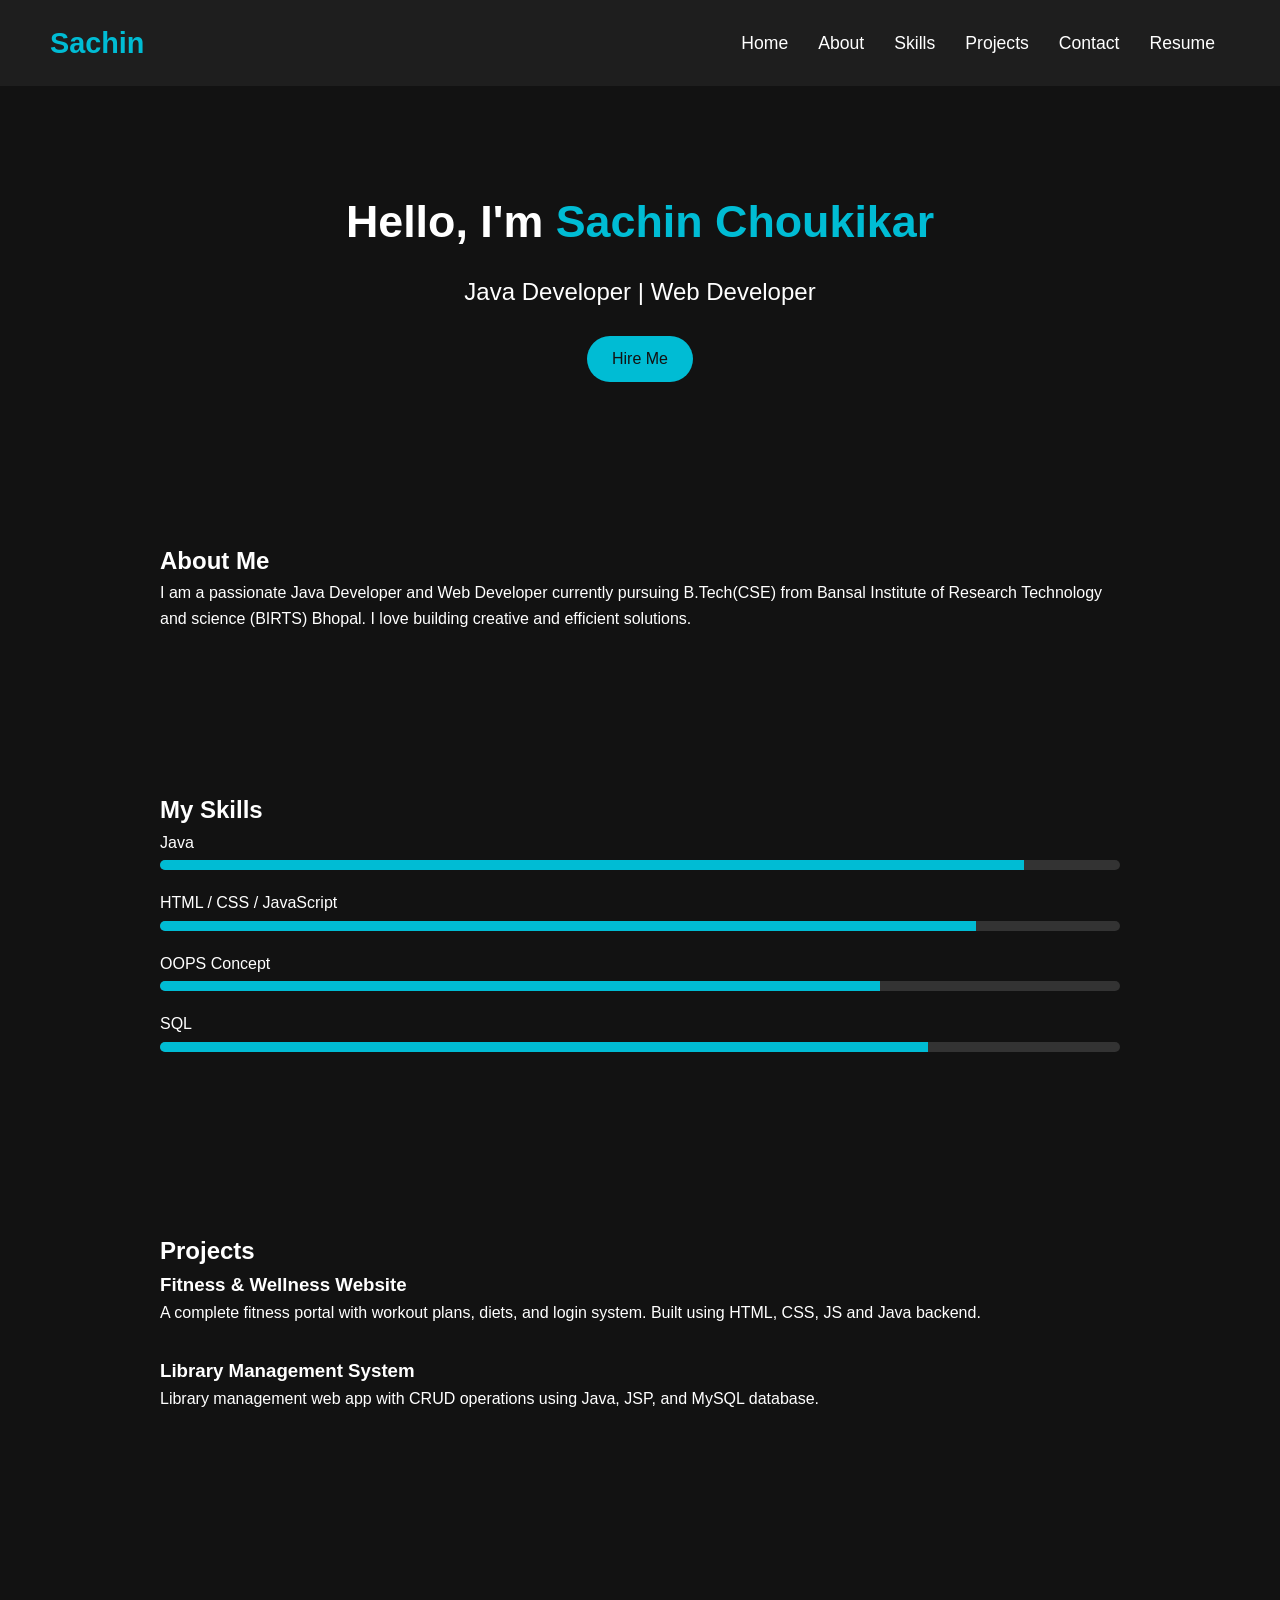
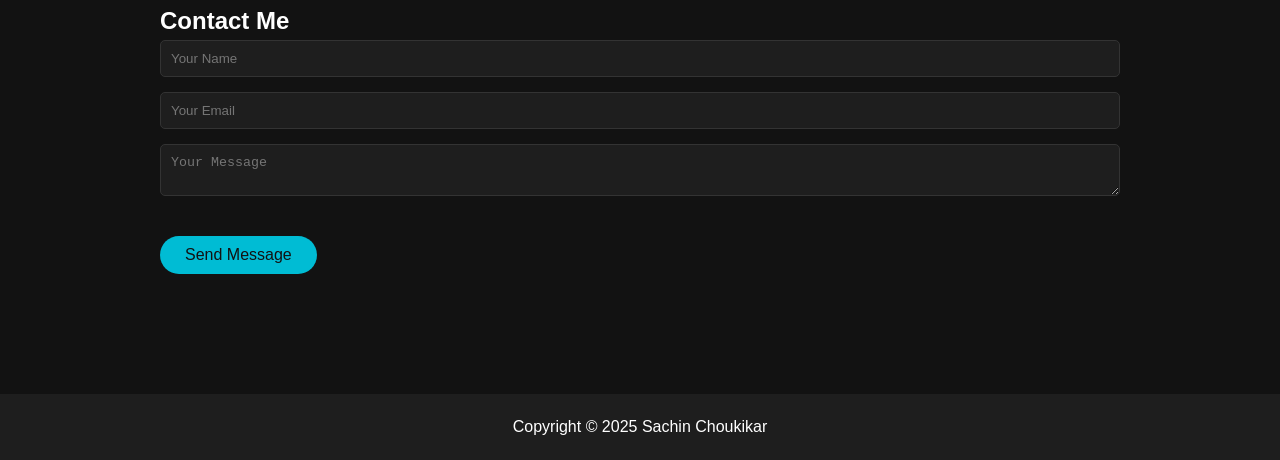
==== index.html @ 4be7f7eb "delete" ====
<!DOCTYPE html>
<html lang="en">
<head>
    <meta charset="UTF-8">
    <meta name="viewport" content="width=device-width, initial-scale=1.0">
    <title>Sachin Choukikar | Portfolio</title>
    <link rel="stylesheet" href="style.css">
</head>
<body>
    <!-- Navbar -->
    <nav>
        <div class="logo">Sachin</div>
        <ul class="nav-links">
            <li><a href="#home">Home</a></li>
            <li><a href="#about">About</a></li>
            <li><a href="#skills">Skills</a></li>
            <li><a href="#projects">Projects</a></li>
            <li><a href="#contact">Contact</a></li>
            <li><a href="Resume.pdf" target="_blank">Resume</a></li>
        </ul>
    </nav>

    <!-- Home Section -->
    <section id="home">
        <h1>Hello, I'm <span>Sachin Choukikar</span></h1>
        <h2>Java Developer | Web Developer</h2>
        <a href="#contact" class="btn">Hire Me</a>
    </section>

    <!-- About Section -->
    <section id="about">
        <h2>About Me</h2>
        <p>I am a passionate Java Developer and Web Developer currently pursuing B.Tech(CSE) from Bansal Institute of Research Technology and science (BIRTS) Bhopal. I love building creative and efficient solutions.</p>
    </section>

    <!-- Skills Section -->
    <section id="skills">
        <h2>My Skills</h2>
        <div class="skill">
            <p>Java</p>
            <div class="skill-bar"><div class="skill-level" style="width: 90%"></div></div>
        </div>
        <div class="skill">
            <p>HTML / CSS / JavaScript</p>
            <div class="skill-bar"><div class="skill-level" style="width: 85%"></div></div>
        </div>
        <div class="skill">
            <p>OOPS Concept</p>
            <div class="skill-bar"><div class="skill-level" style="width: 75%"></div></div>
        </div>
        <div class="skill">
            <p>SQL</p>
            <div class="skill-bar"><div class="skill-level" style="width: 80%"></div></div>
        </div>
    </section>

    <!-- Projects Section -->
    <section id="projects">
        <h2>Projects</h2>
        <div class="project">
            <h3>Fitness & Wellness Website</h3>
            <p>A complete fitness portal with workout plans, diets, and login system. Built using HTML, CSS, JS and Java backend.</p>
        </div>
        <div class="project">
            <h3>Library Management System</h3>
            <p>Library management web app with CRUD operations using Java, JSP, and MySQL database.</p>
        </div>
    </section>

    <!-- Contact Section -->
    <section id="contact">
        <h2>Contact Me</h2>
        <form action="#" method="post">
            <input type="text" placeholder="Your Name" required>
            <input type="email" placeholder="Your Email" required>
            <textarea placeholder="Your Message" required></textarea>
            <button type="submit" class="btn">Send Message</button>
        </form>
    </section>

    <footer>
        <p>Copyright &copy; 2025 Sachin Choukikar</p>
    </footer>

    <script src="script.js"></script>
</body>
</html>
---- style.css ----
/* Reset and base styling */
* {
    margin: 0;
    padding: 0;
    box-sizing: border-box;
}

body {
    font-family: 'Segoe UI', Tahoma, Geneva, Verdana, sans-serif;
    background-color: #121212;
    color: #fff;
    line-height: 1.6;
}

nav {
    display: flex;
    justify-content: space-between;
    align-items: center;
    padding: 20px 50px;
    background: #1e1e1e;
    position: sticky;
    top: 0;
    z-index: 1000;
}

.logo {
    font-size: 1.8rem;
    font-weight: bold;
    color: #00bcd4;
}

.nav-links {
    list-style: none;
    display: flex;
}

.nav-links li {
    margin: 0 15px;
}

.nav-links a {
    color: #fff;
    text-decoration: none;
    font-size: 1.1rem;
    transition: color 0.3s;
}

.nav-links a:hover {
    color: #00bcd4;
}

/* Sections */
section {
    padding: 80px 20px;
    max-width: 1000px;
    margin: auto;
}

#home {
    text-align: center;
    padding-top: 100px;
}

#home h1 {
    font-size: 2.8rem;
}

#home span {
    color: #00bcd4;
}

#home h2 {
    font-weight: normal;
    margin-top: 15px;
}

.btn {
    display: inline-block;
    margin-top: 25px;
    padding: 10px 25px;
    background: #00bcd4;
    color: #121212;
    border: none;
    border-radius: 30px;
    font-size: 1rem;
    cursor: pointer;
    text-decoration: none;
    transition: background 0.3s;
}

.btn:hover {
    background: #0097a7;
}

/* Skills */
.skill {
    margin-bottom: 20px;
}

.skill-bar {
    background: #333;
    height: 10px;
    border-radius: 5px;
    overflow: hidden;
    margin-top: 5px;
}

.skill-level {
    height: 10px;
    background: #00bcd4;
    width: 0;
    transition: width 1s ease-in-out;
}

/* Projects */
.project {
    margin-bottom: 30px;
}

/* Contact */
form {
    display: flex;
    flex-direction: column;
}

form input, form textarea {
    padding: 10px;
    margin-bottom: 15px;
    background: #1e1e1e;
    border: 1px solid #333;
    color: white;
    border-radius: 5px;
}

form button {
    align-self: flex-start;
}

/* Footer */
footer {
    text-align: center;
    padding: 20px;
    background: #1e1e1e;
    margin-top: 40px;
}
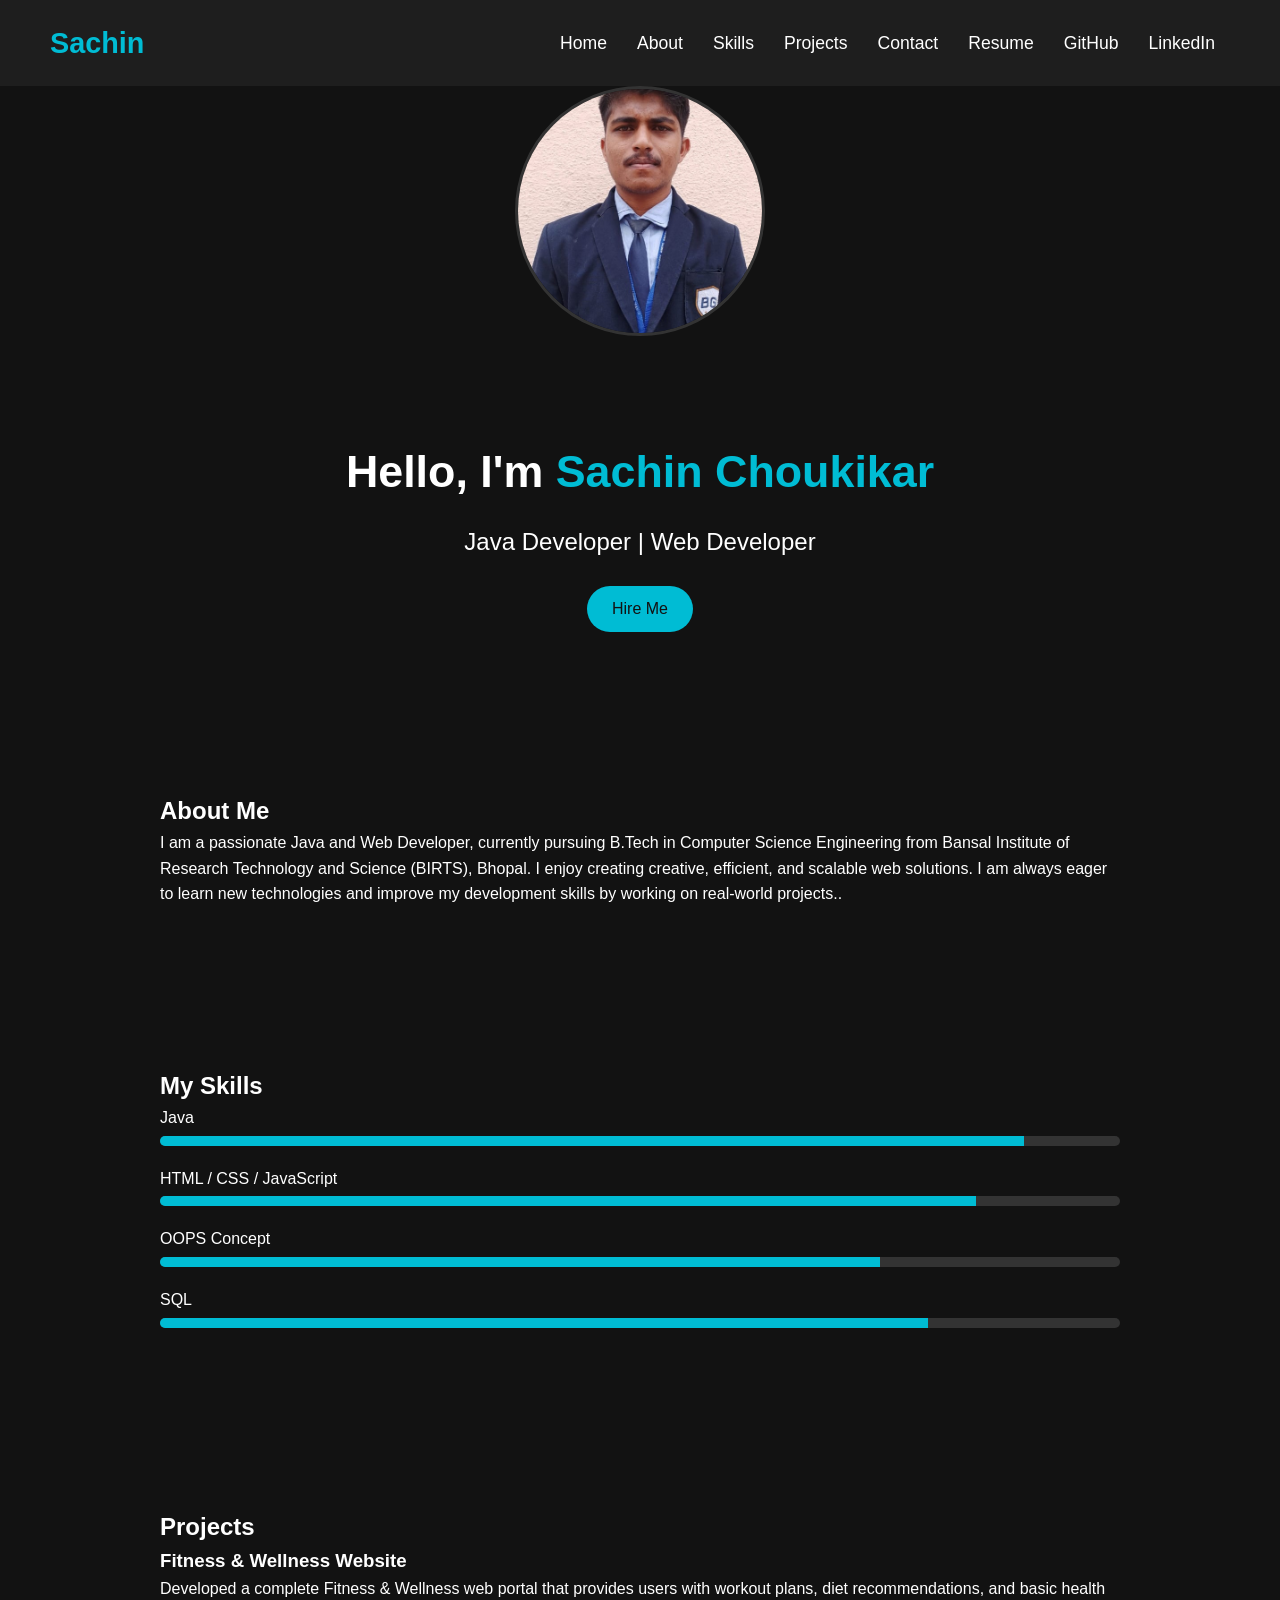
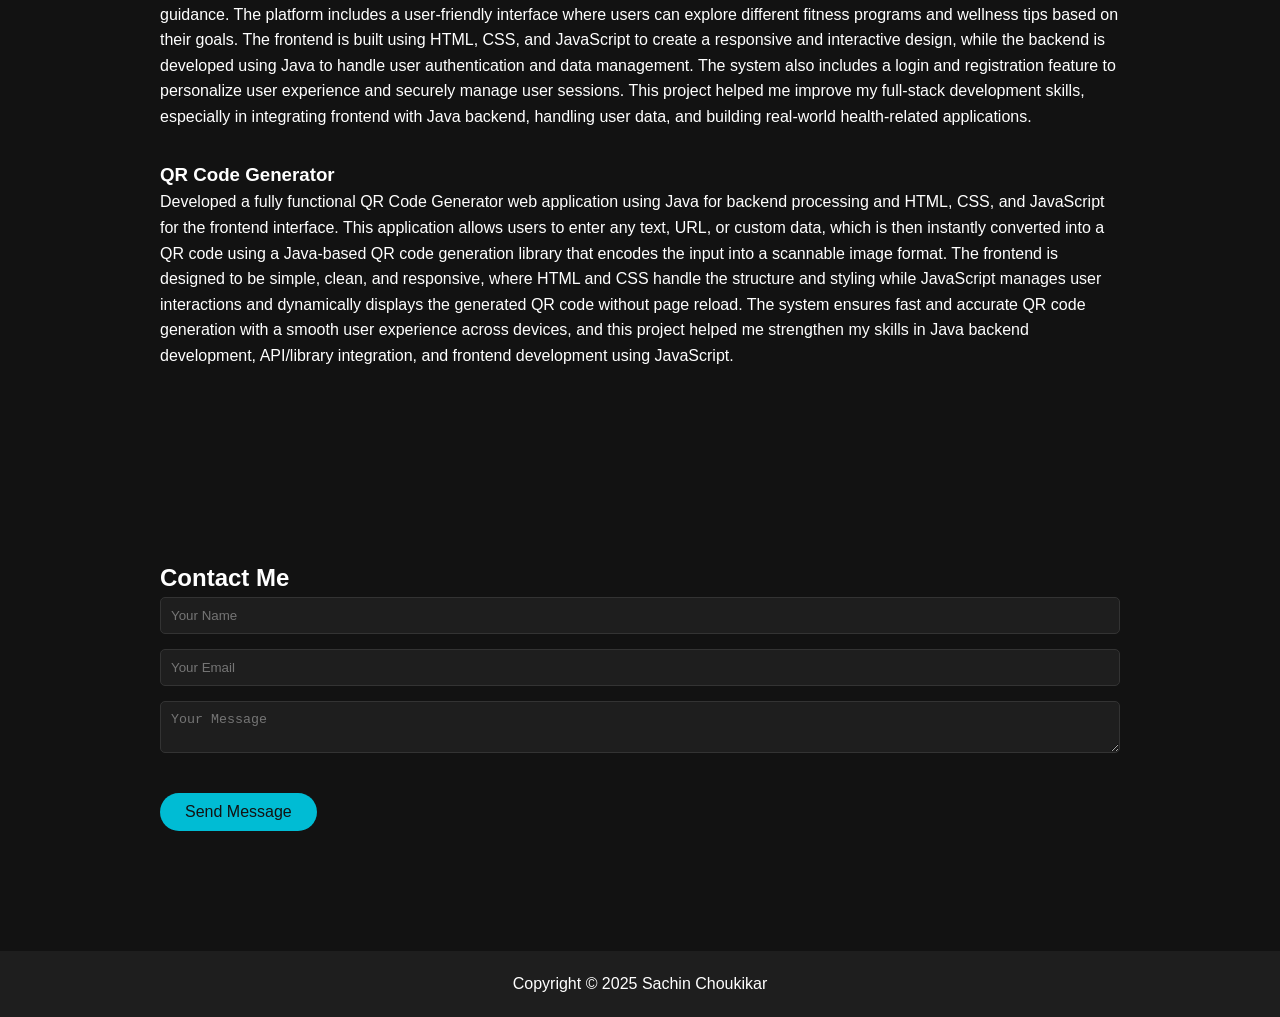
==== commit 642a962f: "update all" ====
--- a/index.html
+++ b/index.html
@@ -16,10 +16,12 @@
             <li><a href="#skills">Skills</a></li>
             <li><a href="#projects">Projects</a></li>
             <li><a href="#contact">Contact</a></li>
-            <li><a href="Resume.pdf" target="_blank">Resume</a></li>
+            <li><a href="final1.pdf" target="_blank">Resume</a></li>
+            <li><a href="https://github.com/sachinchoukikar123" target="_blank">GitHub</a></li>
+        <li><a href="https://www.linkedin.com/in/sachin-choukikar-936875290/" target="_blank">LinkedIn</a></li>
         </ul>
     </nav>
-
+<image src="../images/image.jpg" alt="Sachin Choukikar" class="profile-img"></image>
     <!-- Home Section -->
     <section id="home">
         <h1>Hello, I'm <span>Sachin Choukikar</span></h1>
@@ -30,7 +32,7 @@
     <!-- About Section -->
     <section id="about">
         <h2>About Me</h2>
-        <p>I am a passionate Java Developer and Web Developer currently pursuing B.Tech(CSE) from Bansal Institute of Research Technology and science (BIRTS) Bhopal. I love building creative and efficient solutions.</p>
+        <p>I am a passionate Java and Web Developer, currently pursuing B.Tech in Computer Science Engineering from Bansal Institute of Research Technology and Science (BIRTS), Bhopal. I enjoy creating creative, efficient, and scalable web solutions. I am always eager to learn new technologies and improve my development skills by working on real-world projects..</p>
     </section>
 
     <!-- Skills Section -->
@@ -57,14 +59,18 @@
     <!-- Projects Section -->
     <section id="projects">
         <h2>Projects</h2>
-        <div class="project">
-            <h3>Fitness & Wellness Website</h3>
-            <p>A complete fitness portal with workout plans, diets, and login system. Built using HTML, CSS, JS and Java backend.</p>
-        </div>
-        <div class="project">
-            <h3>Library Management System</h3>
-            <p>Library management web app with CRUD operations using Java, JSP, and MySQL database.</p>
-        </div>
+       <div class="project">
+    <h3>Fitness & Wellness Website</h3>
+    <p>
+        Developed a complete Fitness & Wellness web portal that provides users with workout plans, diet recommendations, and basic health guidance. The platform includes a user-friendly interface where users can explore different fitness programs and wellness tips based on their goals. The frontend is built using HTML, CSS, and JavaScript to create a responsive and interactive design, while the backend is developed using Java to handle user authentication and data management. The system also includes a login and registration feature to personalize user experience and securely manage user sessions. This project helped me improve my full-stack development skills, especially in integrating frontend with Java backend, handling user data, and building real-world health-related applications.
+    </p>
+</div>
+       <div class="project">
+    <h3>QR Code Generator</h3>
+    <p>
+        Developed a fully functional QR Code Generator web application using Java for backend processing and HTML, CSS, and JavaScript for the frontend interface. This application allows users to enter any text, URL, or custom data, which is then instantly converted into a QR code using a Java-based QR code generation library that encodes the input into a scannable image format. The frontend is designed to be simple, clean, and responsive, where HTML and CSS handle the structure and styling while JavaScript manages user interactions and dynamically displays the generated QR code without page reload. The system ensures fast and accurate QR code generation with a smooth user experience across devices, and this project helped me strengthen my skills in Java backend development, API/library integration, and frontend development using JavaScript.
+    </p>
+</div>
     </section>
 
     <!-- Contact Section -->
--- a/style.css
+++ b/style.css
@@ -1,5 +1,19 @@
 
 /* Reset and base styling */
+.profile-img {
+    width: 250px;
+    height: 250px;
+    border-radius: 50%;
+    object-fit: cover;
+    border: 3px solid #333;
+    background-color:white;
+}
+  .profile-img {
+    display: block;
+    margin: 0 auto;
+  
+}
+
 * {
     margin: 0;
     padding: 0;
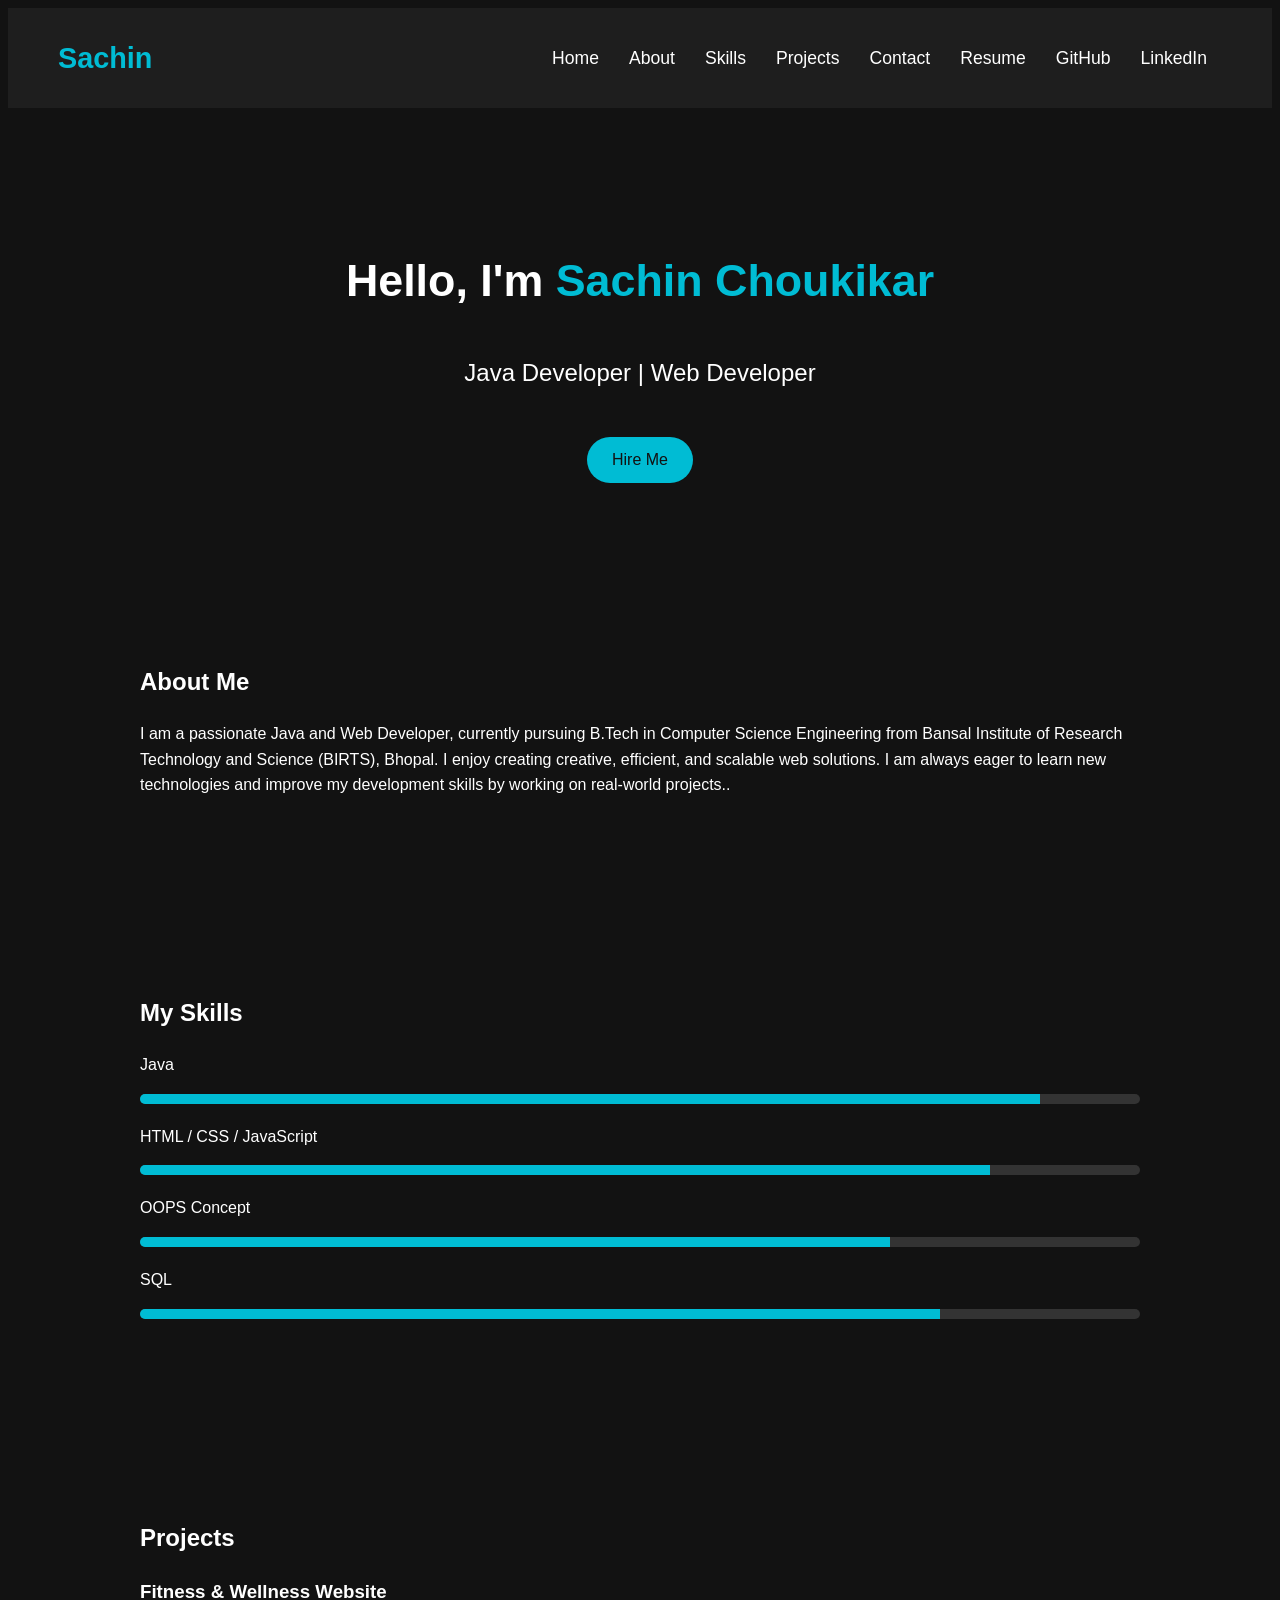
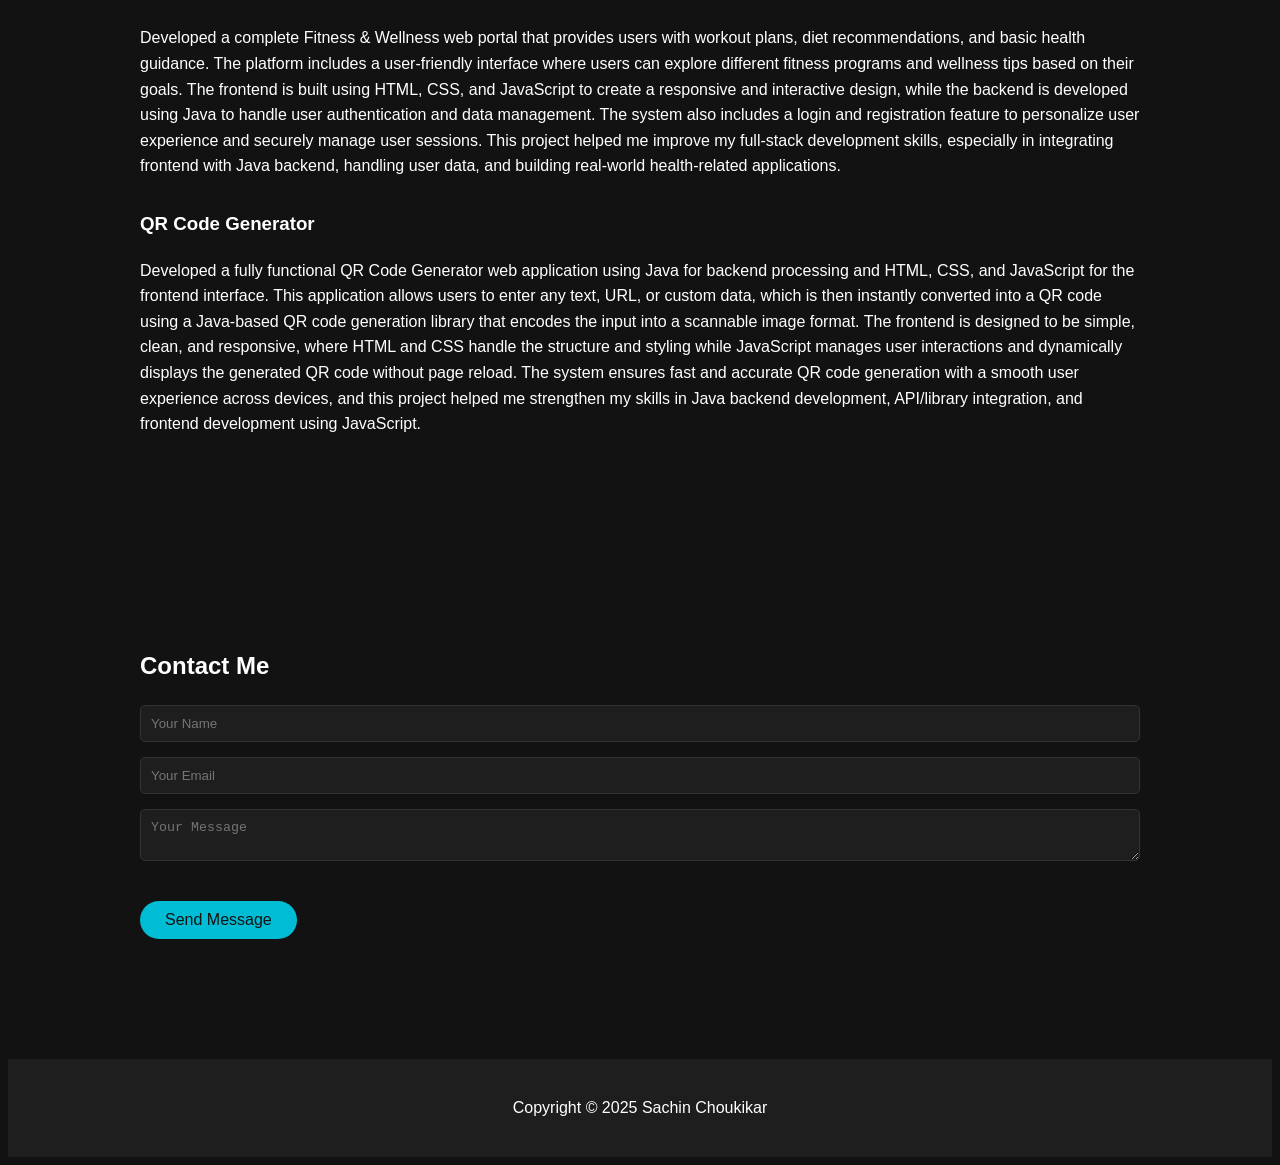
==== commit 3b564f22: "update html file and css files" ====
--- a/index.html
+++ b/index.html
@@ -21,7 +21,7 @@
         <li><a href="https://www.linkedin.com/in/sachin-choukikar-936875290/" target="_blank">LinkedIn</a></li>
         </ul>
     </nav>
-<image src="../images/image.jpg" alt="Sachin Choukikar" class="profile-img"></image>
+<!-- <image src="../images/image.jpg" alt="Sachin Choukikar" class="profile-img"></image> -->
     <!-- Home Section -->
     <section id="home">
         <h1>Hello, I'm <span>Sachin Choukikar</span></h1>
--- a/style.css
+++ b/style.css
@@ -1,6 +1,6 @@
 
 /* Reset and base styling */
-.profile-img {
+/* .profile-img {
     width: 250px;
     height: 250px;
     border-radius: 50%;
@@ -18,7 +18,7 @@
     margin: 0;
     padding: 0;
     box-sizing: border-box;
-}
+} */
 
 body {
     font-family: 'Segoe UI', Tahoma, Geneva, Verdana, sans-serif;
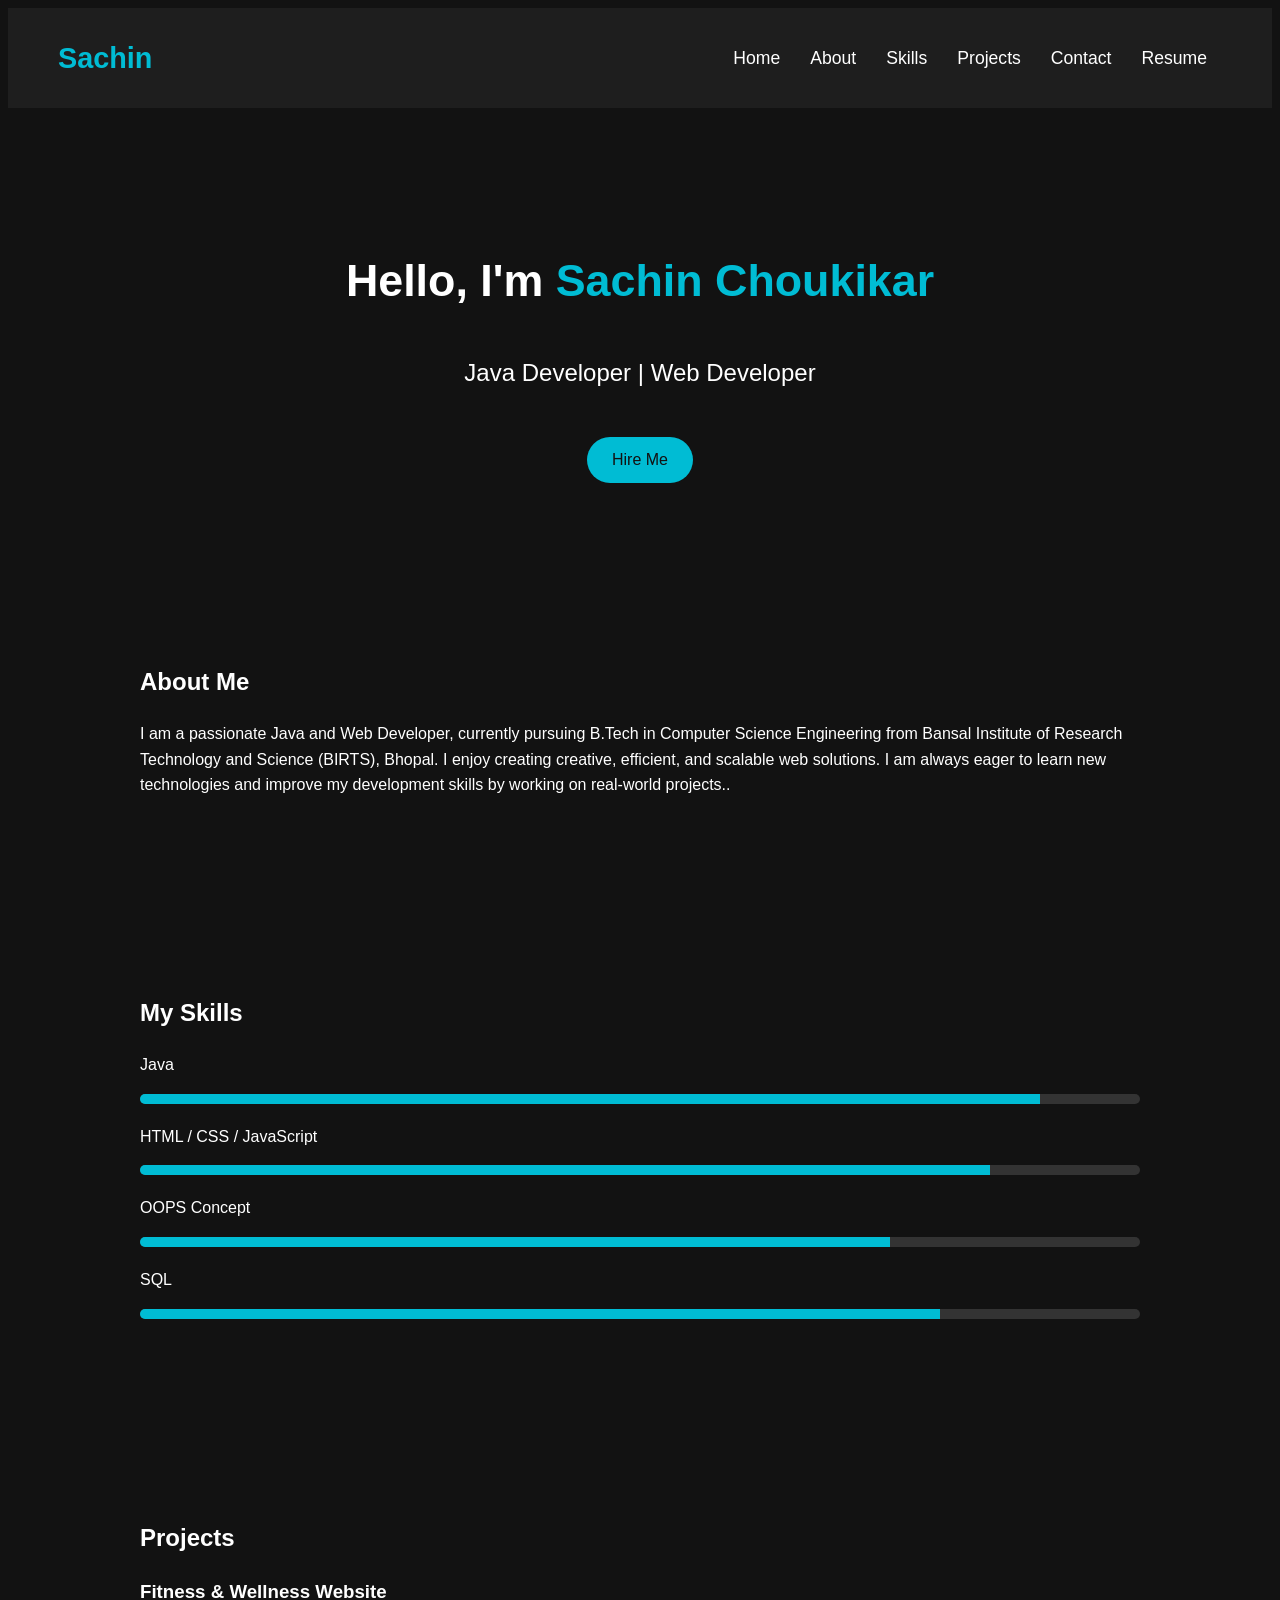
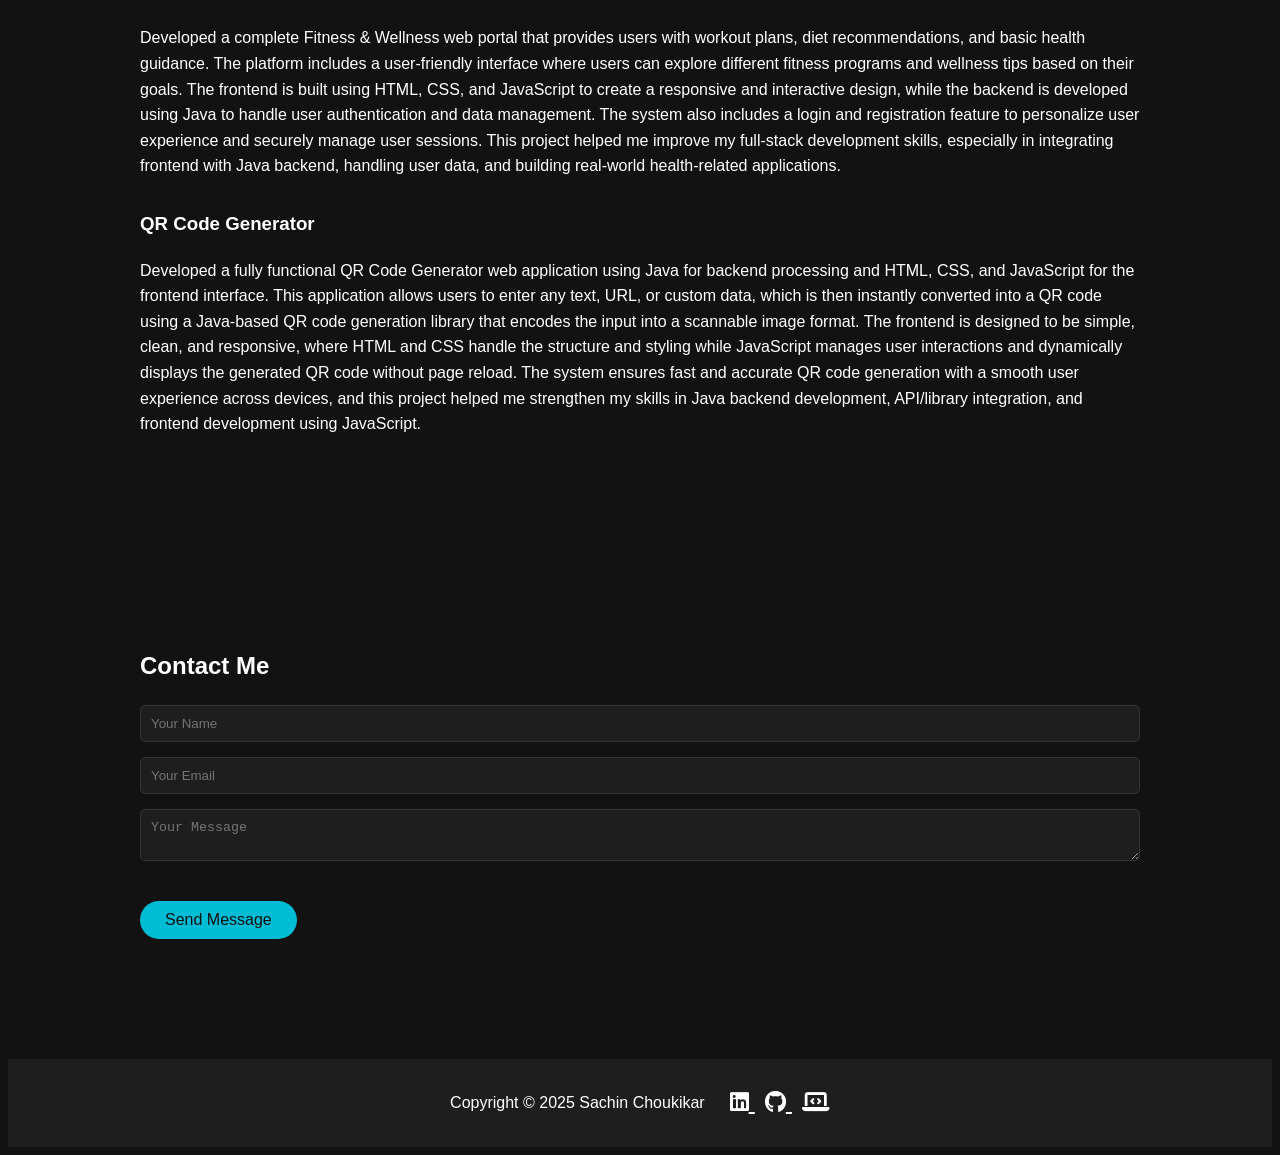
==== commit 7d989270: "saved index.html and style.css" ====
--- a/index.html
+++ b/index.html
@@ -5,6 +5,7 @@
     <meta name="viewport" content="width=device-width, initial-scale=1.0">
     <title>Sachin Choukikar | Portfolio</title>
     <link rel="stylesheet" href="style.css">
+    <link rel="stylesheet" href="https://cdnjs.cloudflare.com/ajax/libs/font-awesome/6.5.0/css/all.min.css">
 </head>
 <body>
     <!-- Navbar -->
@@ -17,11 +18,9 @@
             <li><a href="#projects">Projects</a></li>
             <li><a href="#contact">Contact</a></li>
             <li><a href="final1.pdf" target="_blank">Resume</a></li>
-            <li><a href="https://github.com/sachinchoukikar123" target="_blank">GitHub</a></li>
-        <li><a href="https://www.linkedin.com/in/sachin-choukikar-936875290/" target="_blank">LinkedIn</a></li>
         </ul>
     </nav>
-<!-- <image src="../images/image.jpg" alt="Sachin Choukikar" class="profile-img"></image> -->
+
     <!-- Home Section -->
     <section id="home">
         <h1>Hello, I'm <span>Sachin Choukikar</span></h1>
@@ -85,7 +84,24 @@
     </section>
 
     <footer>
+          <div class="footer-content">
         <p>Copyright &copy; 2025 Sachin Choukikar</p>
+         <div class="social-icons">
+        <a href="https://www.linkedin.com/in/sachin-choukikar-936875290/" target="_blank">
+            <i class="fa-brands fa-linkedin"></i>
+        </a>
+
+        <a href="https://github.com/sachinchoukikar123" target="_blank">
+            <i class="fa-brands fa-github"></i>
+        </a>
+
+    <a href="https://leetcode.com/u/sachin_520/" target="_blank">
+   <!-- <i class="fa-solid fa-code"></i> -->
+   <!-- <i class="fa-brands fa-leetcode"></i> -->
+    <i class="fa-solid fa-laptop-code"></i>
+</a>
+    </div>
+    </div>
     </footer>
 
     <script src="script.js"></script>
--- a/style.css
+++ b/style.css
@@ -1,24 +1,4 @@
 
-/* Reset and base styling */
-/* .profile-img {
-    width: 250px;
-    height: 250px;
-    border-radius: 50%;
-    object-fit: cover;
-    border: 3px solid #333;
-    background-color:white;
-}
-  .profile-img {
-    display: block;
-    margin: 0 auto;
-  
-}
-
-* {
-    margin: 0;
-    padding: 0;
-    box-sizing: border-box;
-} */
 
 body {
     font-family: 'Segoe UI', Tahoma, Geneva, Verdana, sans-serif;
@@ -158,3 +138,39 @@
     background: #1e1e1e;
     margin-top: 40px;
 }
+footer {
+    background: #1e1e1e;
+    color: white;
+    padding: 15px 20px;
+}
+
+.footer-content {
+    display: flex;
+    justify-content: center;
+    align-items: center;
+    gap: 15px;
+}
+
+.social-icons a {
+    color: white;
+    font-size: 22px;
+    margin-left: 10px;
+    transition: 0.3s;
+}
+
+.social-icons a:hover {
+    color: #00acee;
+}
+
+.leetcode {
+    color: white;
+    text-decoration: none;
+    font-weight: bold;
+    font-size: 18px;
+    margin-left: 10px;
+    transition: 0.3s;
+}
+
+.leetcode:hover {
+    color: #ffa116; /* LeetCode orange color */
+}
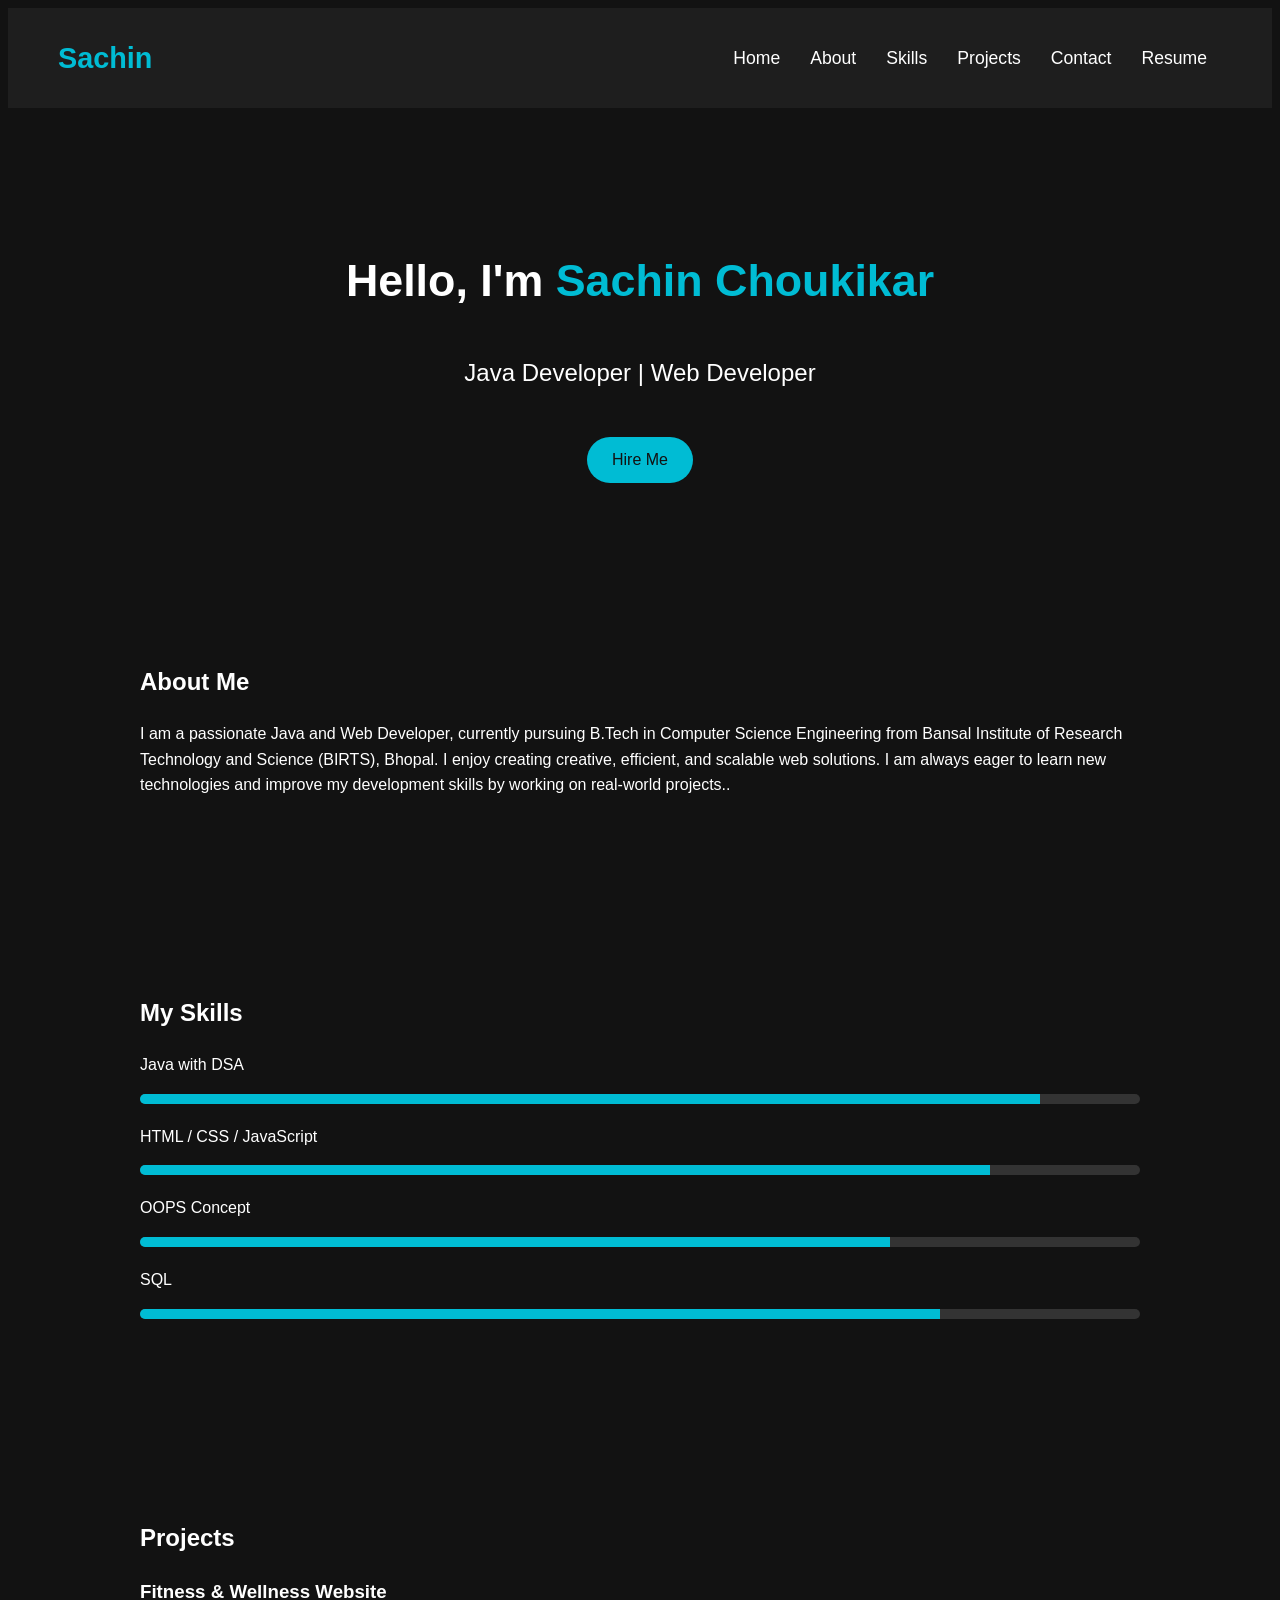
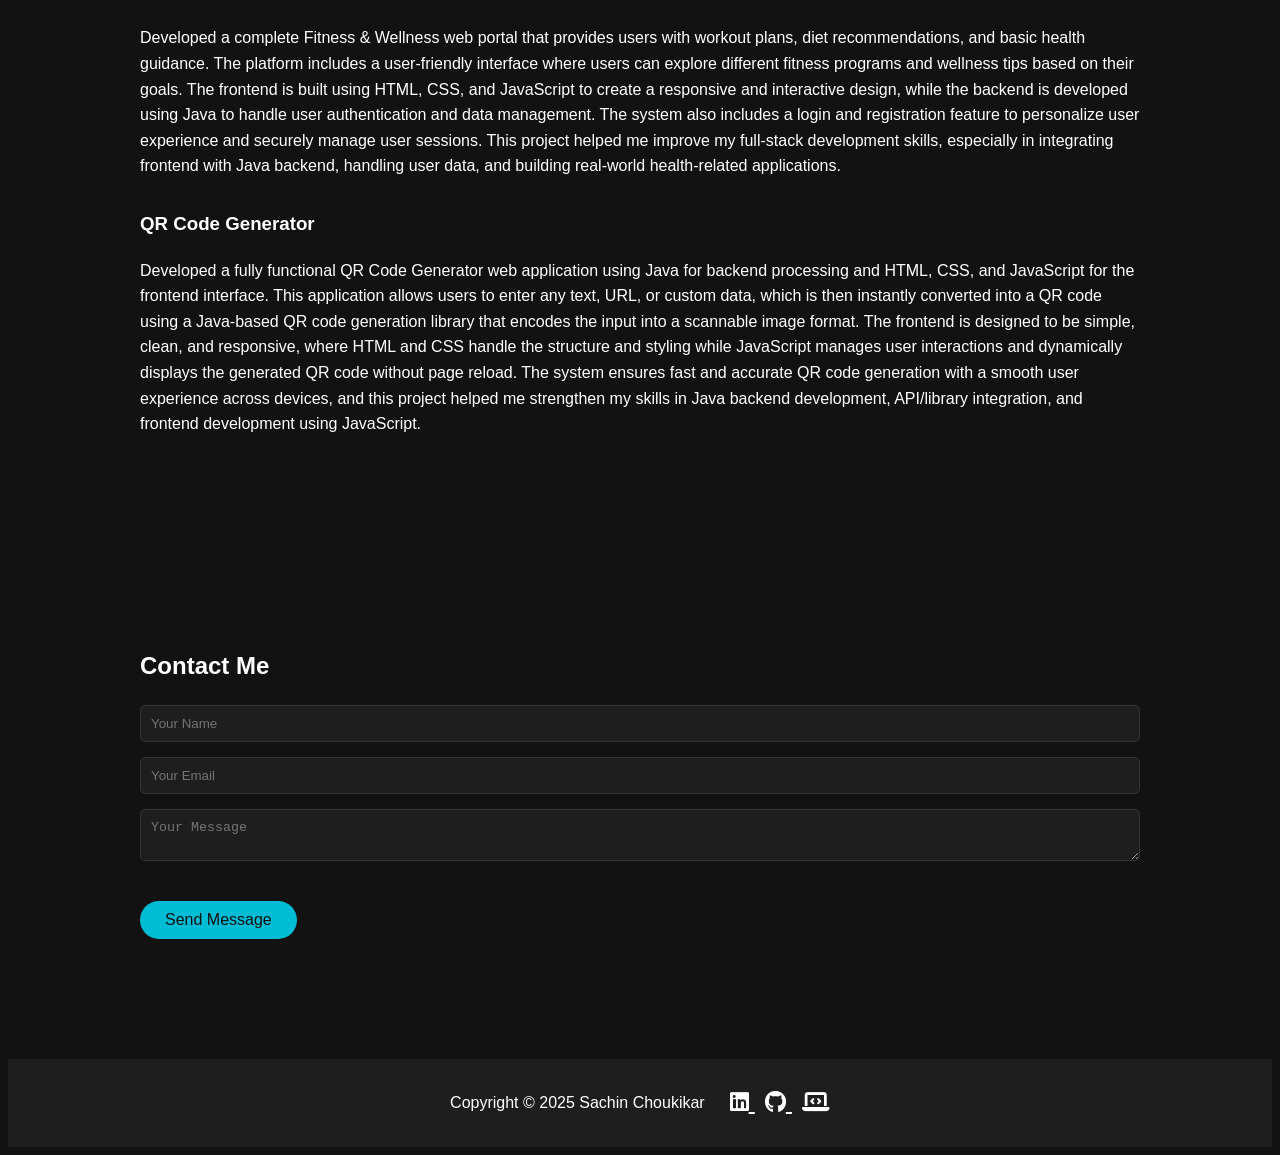
==== commit 4b14f404: "saved index.html" ====
--- a/index.html
+++ b/index.html
@@ -38,7 +38,7 @@
     <section id="skills">
         <h2>My Skills</h2>
         <div class="skill">
-            <p>Java</p>
+            <p>Java with DSA</p>
             <div class="skill-bar"><div class="skill-level" style="width: 90%"></div></div>
         </div>
         <div class="skill">
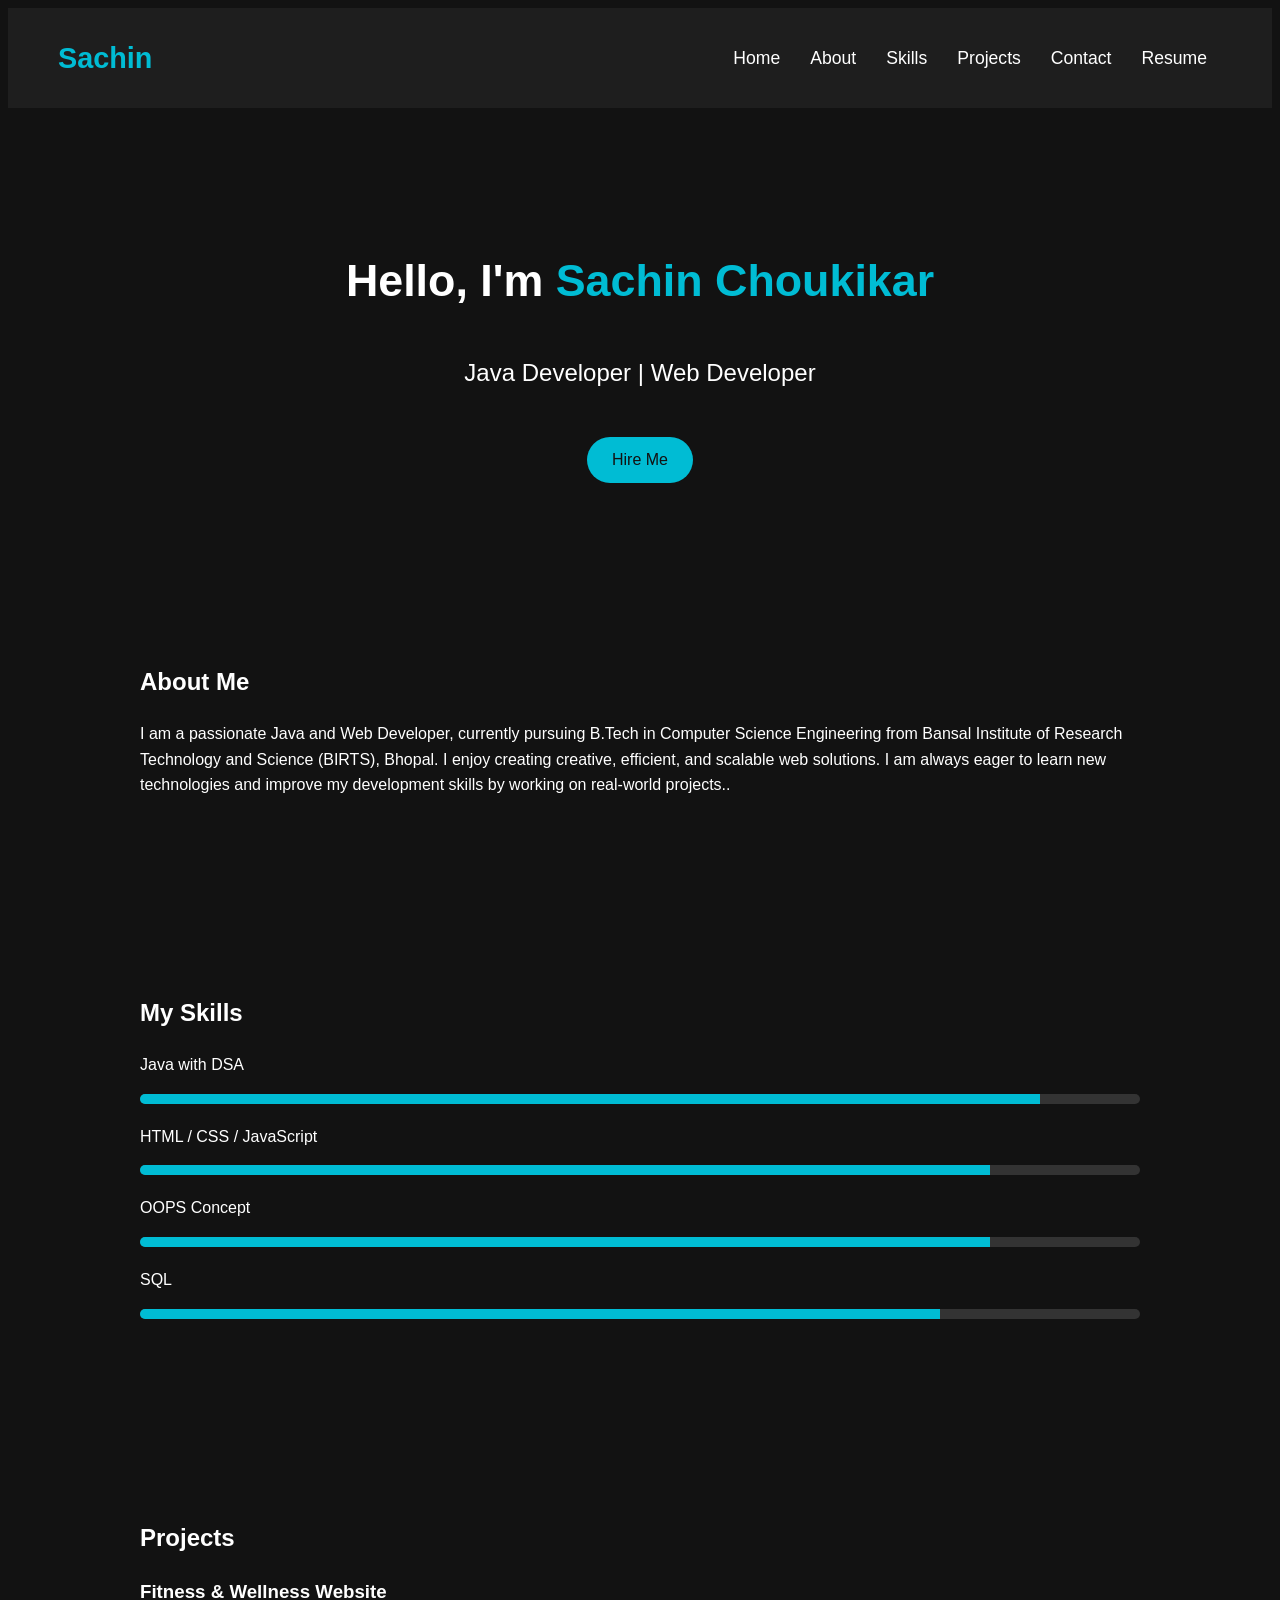
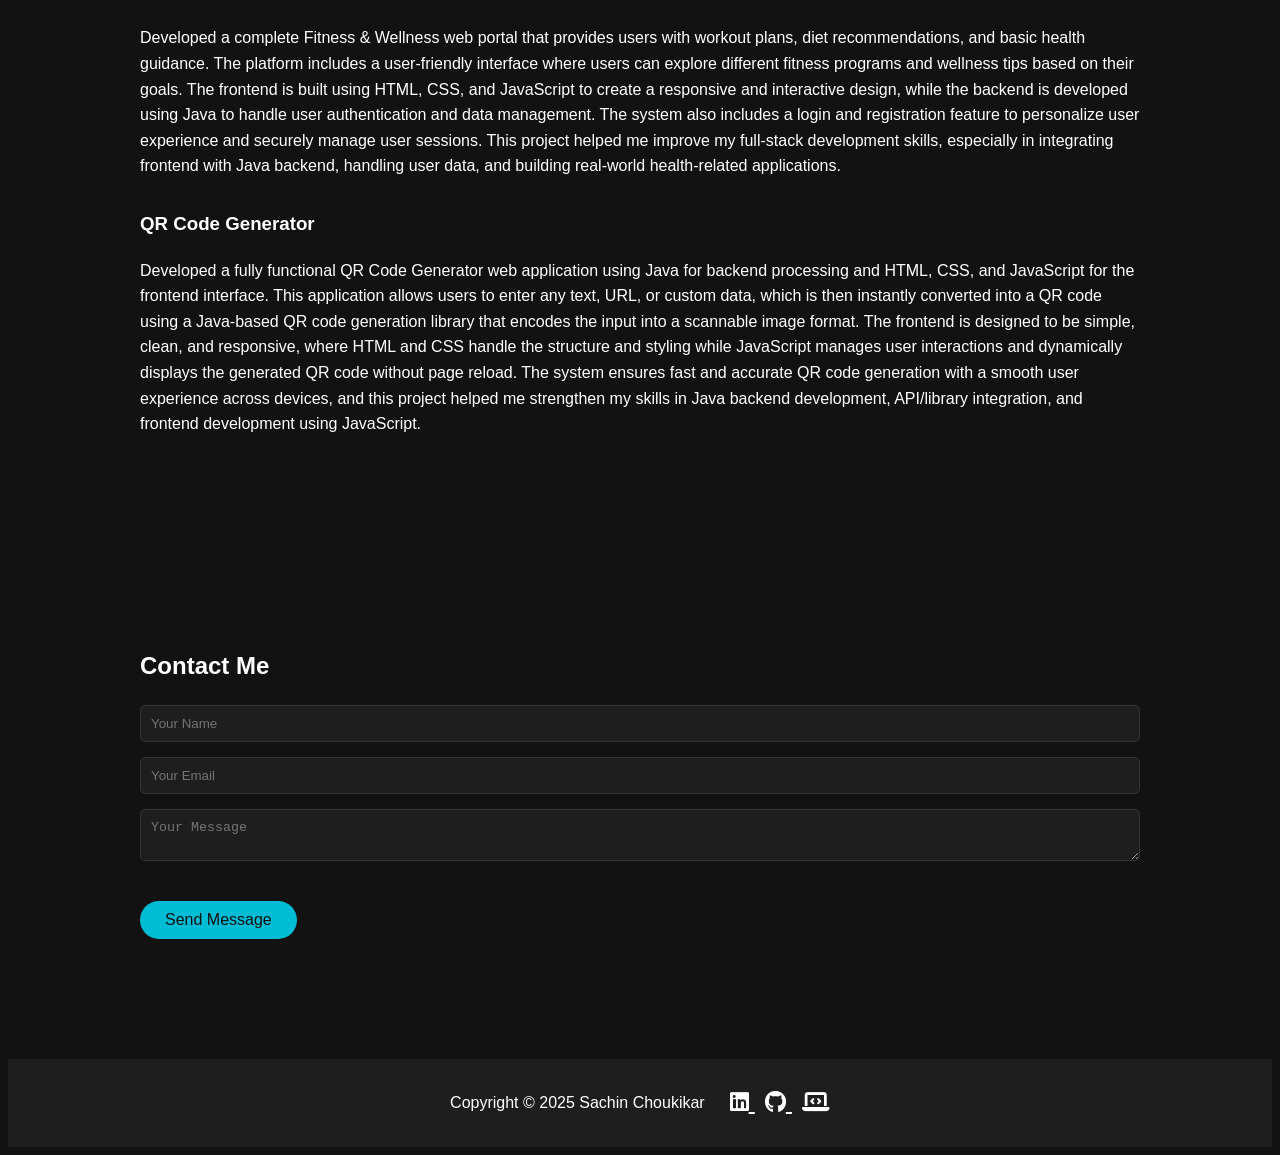
==== commit c464e705: "saved index.html" ====
--- a/index.html
+++ b/index.html
@@ -47,7 +47,7 @@
         </div>
         <div class="skill">
             <p>OOPS Concept</p>
-            <div class="skill-bar"><div class="skill-level" style="width: 75%"></div></div>
+            <div class="skill-bar"><div class="skill-level" style="width: 85%"></div></div>
         </div>
         <div class="skill">
             <p>SQL</p>
